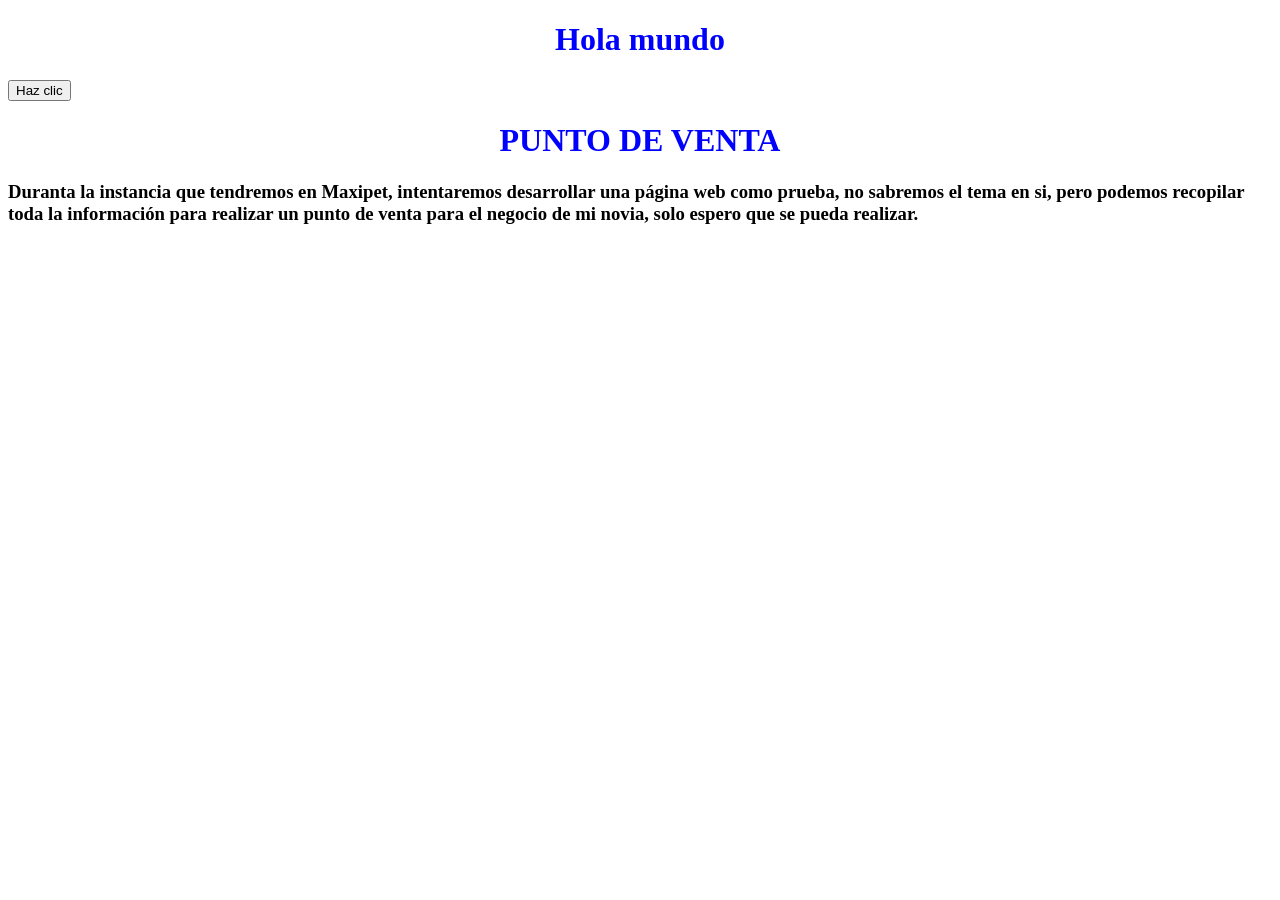
==== BDD/index.html @ 17bc5161 "Add files via upload" ====
<!DOCTYPE html>
<html>
<head>
	<meta charset="utf-8">
	<meta name="viewport" content="width=device-width, initial-scale=1">
	<link rel="stylesheet" href="css/styles.css">
	<title>POS</title>
</head>
<body>
	<div>
		<h1 align="center">Hola mundo</h1>
    		<button id="boton">Haz clic</button>
		<h1 align="center">PUNTO DE VENTA</h2>
			<h3>
				Duranta la instancia que tendremos en Maxipet, intentaremos desarrollar una página web como prueba, no sabremos el tema en si, pero podemos recopilar toda la información para realizar un punto de venta para el negocio de mi novia, solo espero que se pueda realizar.
			</h3>
		<script src="js/script.js"></script>
	</div>
</body>
</html>
---- BDD/css/styles.css ----
h1 {
    color: blue;
}
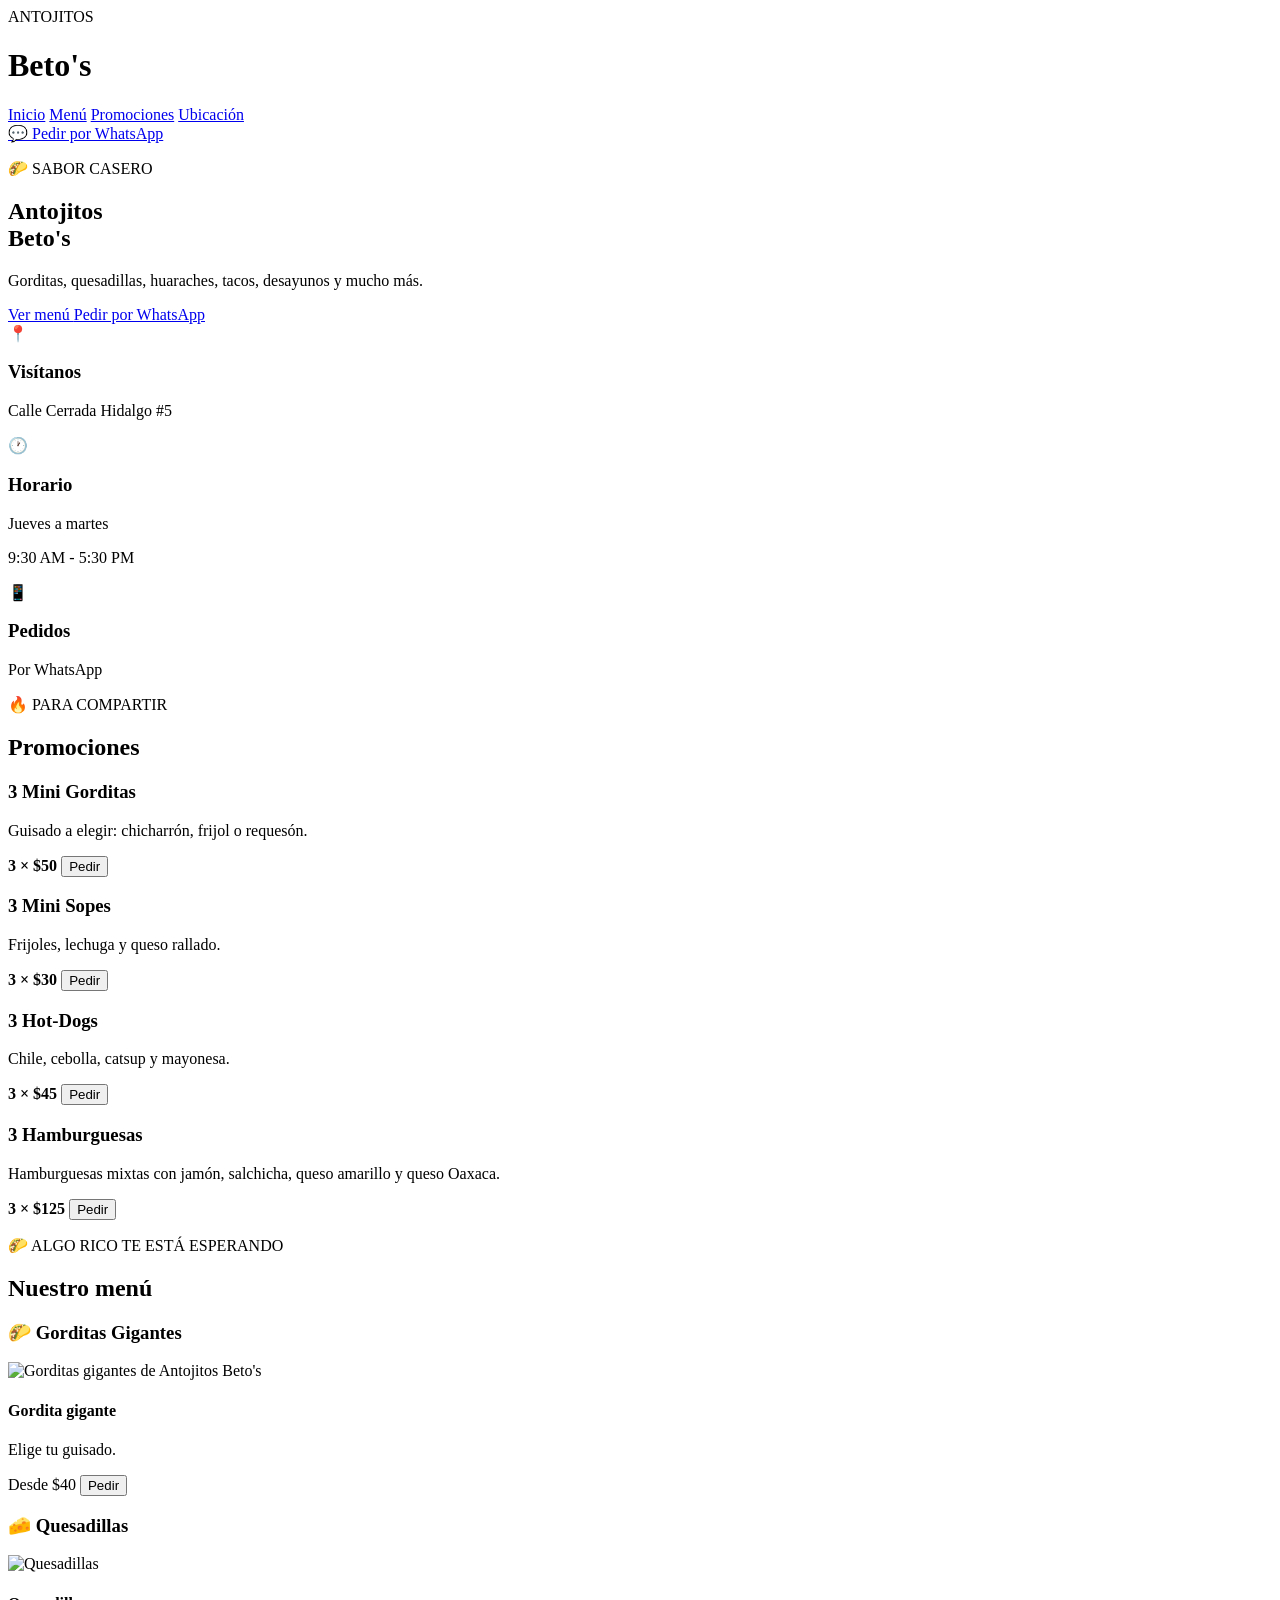
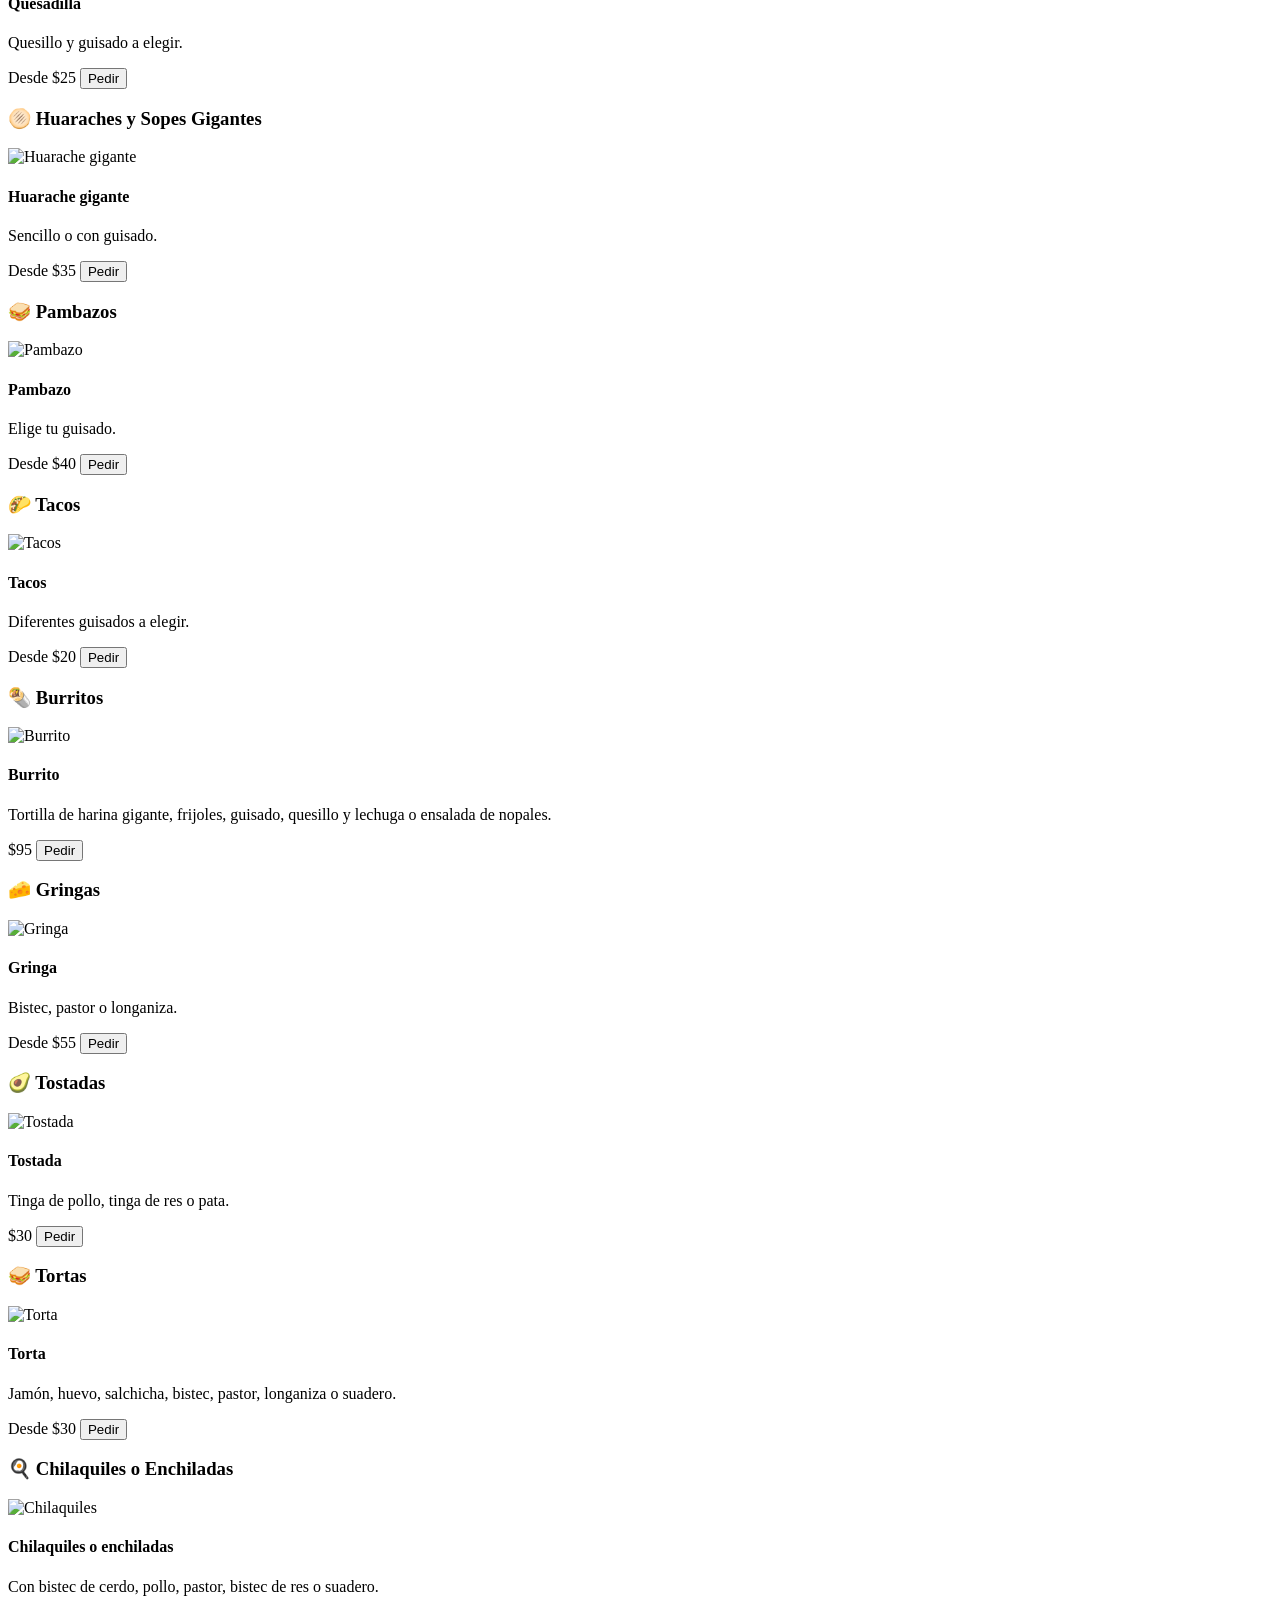
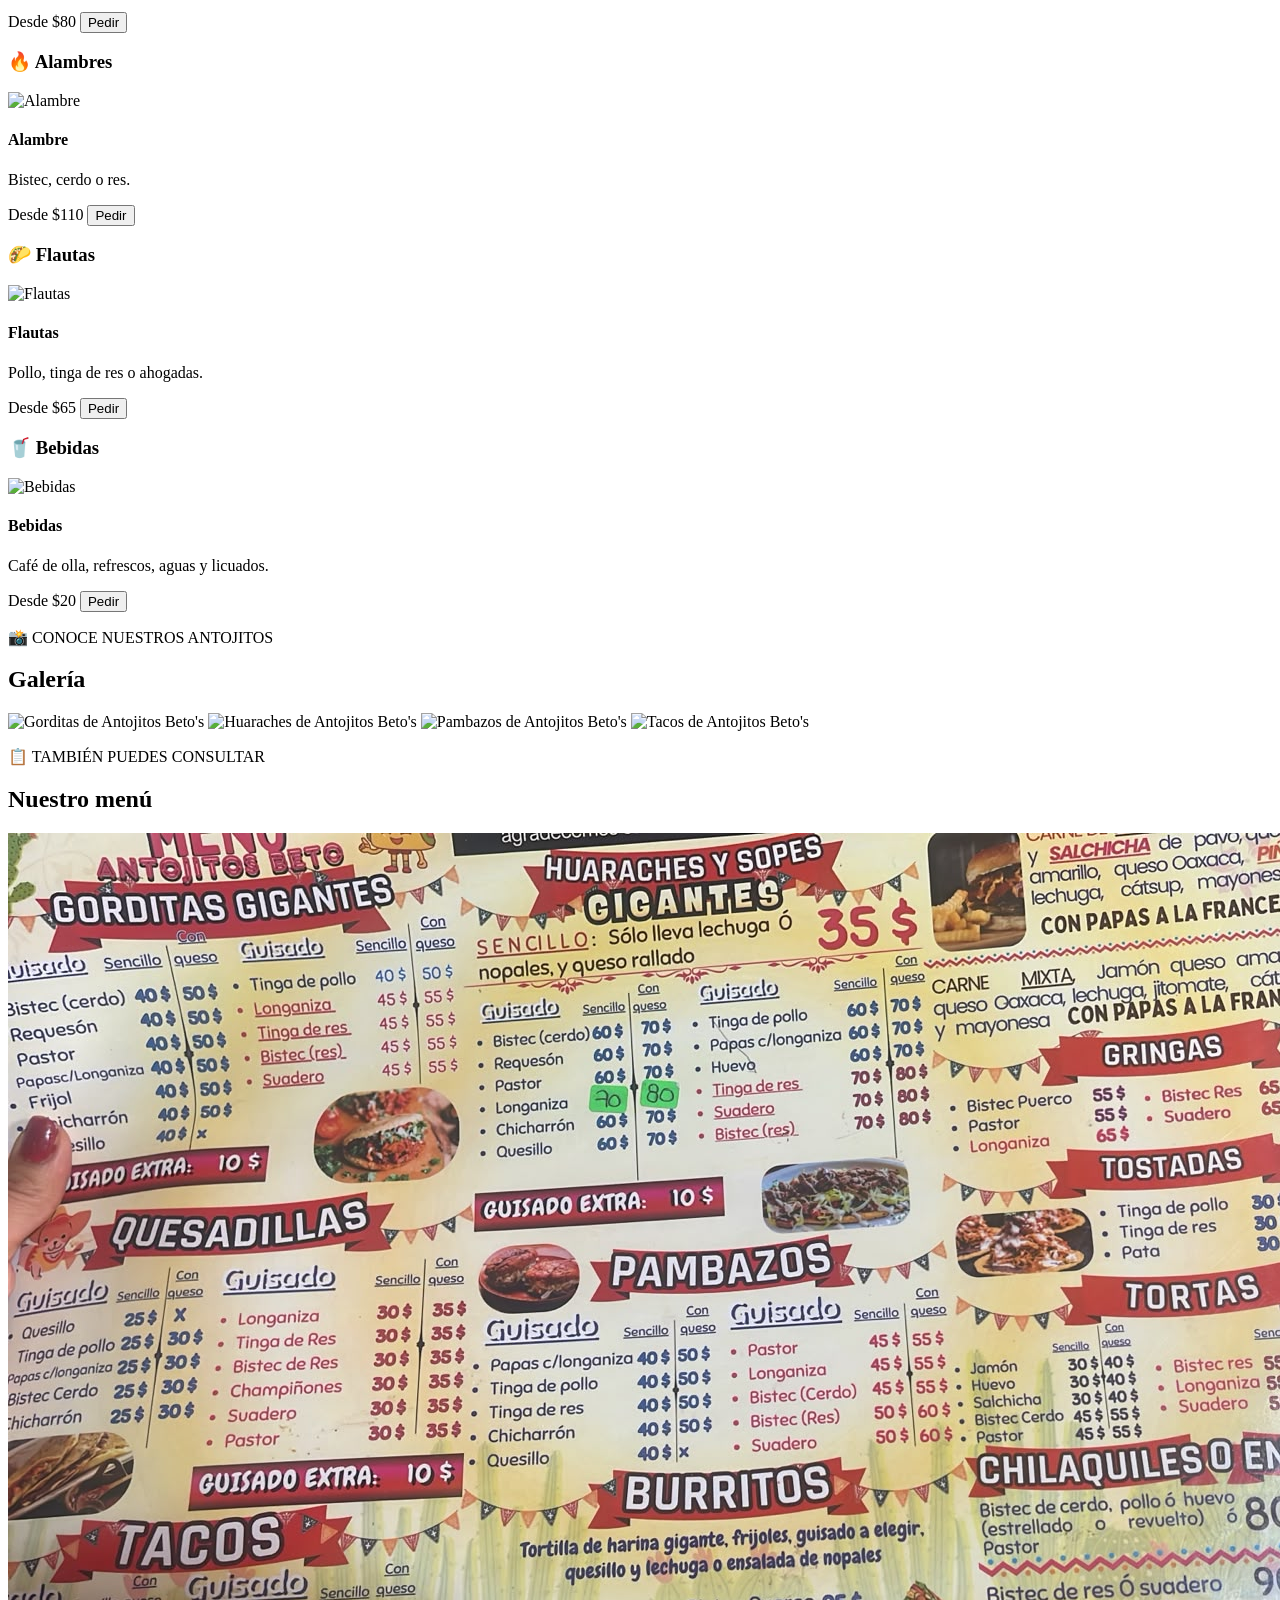
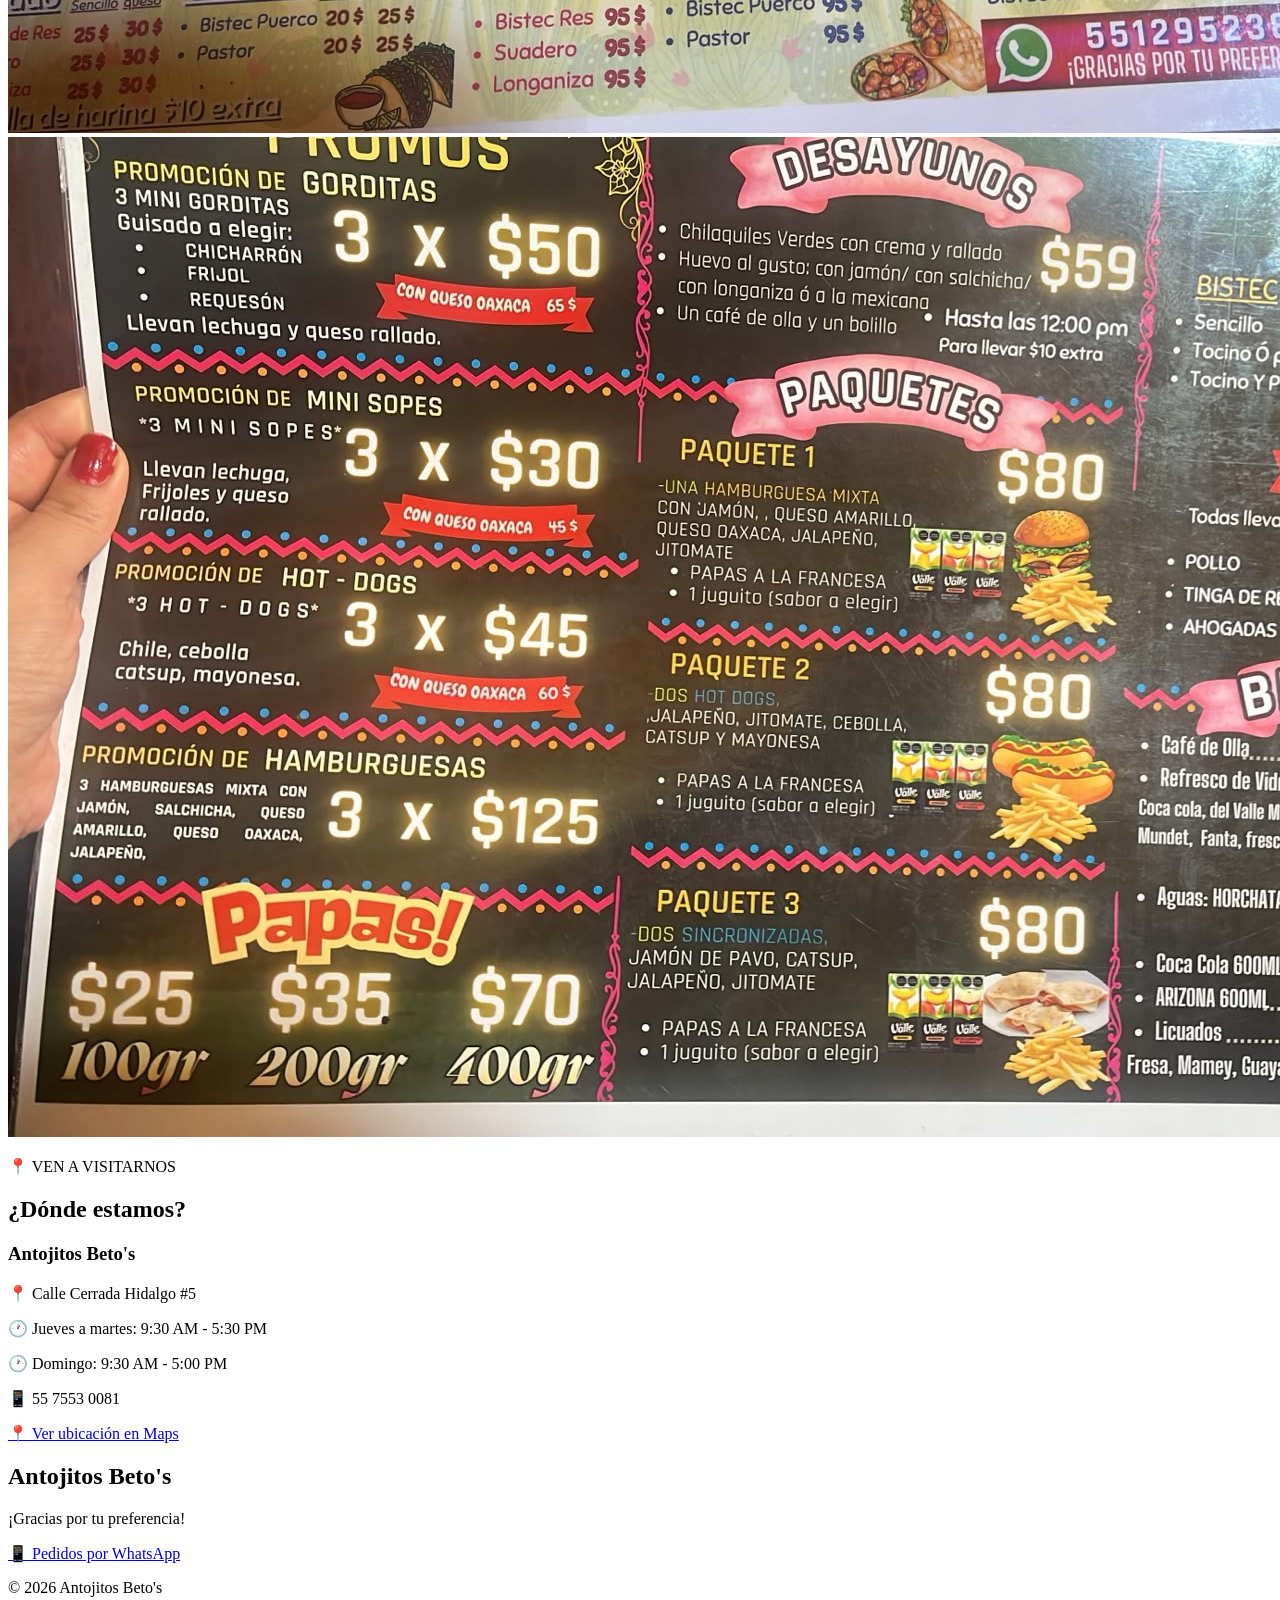
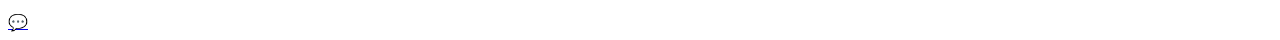
==== commit 3dc98894: "Revise index.html for Antojitos Beto's website The HTML structure has been significantly enhanced to" ====
--- a/BDD/index.html
+++ b/BDD/index.html
@@ -1,20 +1,877 @@
 <!DOCTYPE html>
-<html>
+<html lang="es">
+
 <head>
-	<meta charset="utf-8">
-	<meta name="viewport" content="width=device-width, initial-scale=1">
-	<link rel="stylesheet" href="css/styles.css">
-	<title>POS</title>
+    <meta charset="UTF-8">
+
+    <meta name="viewport" content="width=device-width, initial-scale=1.0">
+
+    <meta name="description"
+        content="Antojitos Beto's - Gorditas, quesadillas, huaraches, sopes, tacos, tortas, desayunos y mucho más.">
+
+    <title>Antojitos Beto's | Comida mexicana</title>
+
+    <link rel="stylesheet" href="css/estilos.css">
 </head>
+
 <body>
-	<div>
-		<h1 align="center">Hola mundo</h1>
-    		<button id="boton">Haz clic</button>
-		<h1 align="center">PUNTO DE VENTA</h2>
-			<h3>
-				Duranta la instancia que tendremos en Maxipet, intentaremos desarrollar una página web como prueba, no sabremos el tema en si, pero podemos recopilar toda la información para realizar un punto de venta para el negocio de mi novia, solo espero que se pueda realizar.
-			</h3>
-		<script src="js/script.js"></script>
-	</div>
+
+    <!-- =========================
+         ENCABEZADO
+    ========================== -->
+
+    <header class="header">
+
+        <div class="logo">
+            <span>ANTOJITOS</span>
+            <h1>Beto's</h1>
+        </div>
+
+        <nav class="nav">
+            <a href="#inicio">Inicio</a>
+            <a href="#menu">Menú</a>
+            <a href="#promociones">Promociones</a>
+            <a href="#ubicacion">Ubicación</a>
+        </nav>
+
+        <a href="#" class="btn-whatsapp whatsapp-link">
+            💬 Pedir por WhatsApp
+        </a>
+
+    </header>
+
+
+    <!-- =========================
+         PORTADA
+    ========================== -->
+
+    <main>
+
+        <section id="inicio" class="hero">
+
+            <div class="hero-content">
+
+                <p class="etiqueta">🌮 SABOR CASERO</p>
+
+                <h2>
+                    Antojitos<br>
+                    <span>Beto's</span>
+                </h2>
+
+                <p class="hero-text">
+                    Gorditas, quesadillas, huaraches, tacos,
+                    desayunos y mucho más.
+                </p>
+
+                <div class="hero-buttons">
+
+                    <a href="#menu" class="btn-principal">
+                        Ver menú
+                    </a>
+
+                    <a href="#" class="btn-whatsapp whatsapp-link">
+                        Pedir por WhatsApp
+                    </a>
+
+                </div>
+
+            </div>
+
+        </section>
+
+
+        <!-- =========================
+             INFORMACIÓN RÁPIDA
+        ========================== -->
+
+        <section class="info">
+
+            <div class="info-card">
+                <span>📍</span>
+                <h3>Visítanos</h3>
+                <p>Calle Cerrada Hidalgo #5</p>
+            </div>
+
+            <div class="info-card">
+                <span>🕐</span>
+                <h3>Horario</h3>
+                <p>Jueves a martes</p>
+                <p>9:30 AM - 5:30 PM</p>
+            </div>
+
+            <div class="info-card">
+                <span>📱</span>
+                <h3>Pedidos</h3>
+                <p>Por WhatsApp</p>
+            </div>
+
+        </section>
+
+
+        <!-- =========================
+             PROMOCIONES
+        ========================== -->
+
+        <section id="promociones" class="section promociones">
+
+            <div class="section-title">
+                <p>🔥 PARA COMPARTIR</p>
+                <h2>Promociones</h2>
+            </div>
+
+            <div class="promo-grid">
+
+                <article class="promo-card">
+                    <h3>3 Mini Gorditas</h3>
+                    <p>
+                        Guisado a elegir:
+                        chicharrón, frijol o requesón.
+                    </p>
+
+                    <strong>3 × $50</strong>
+
+                    <button class="btn-pedido"
+                        data-producto="Promoción 3 Mini Gorditas - $50">
+                        Pedir
+                    </button>
+                </article>
+
+
+                <article class="promo-card">
+                    <h3>3 Mini Sopes</h3>
+                    <p>
+                        Frijoles, lechuga y queso rallado.
+                    </p>
+
+                    <strong>3 × $30</strong>
+
+                    <button class="btn-pedido"
+                        data-producto="Promoción 3 Mini Sopes - $30">
+                        Pedir
+                    </button>
+                </article>
+
+
+                <article class="promo-card">
+                    <h3>3 Hot-Dogs</h3>
+                    <p>
+                        Chile, cebolla, catsup y mayonesa.
+                    </p>
+
+                    <strong>3 × $45</strong>
+
+                    <button class="btn-pedido"
+                        data-producto="Promoción 3 Hot-Dogs - $45">
+                        Pedir
+                    </button>
+                </article>
+
+
+                <article class="promo-card">
+                    <h3>3 Hamburguesas</h3>
+                    <p>
+                        Hamburguesas mixtas con jamón,
+                        salchicha, queso amarillo y queso Oaxaca.
+                    </p>
+
+                    <strong>3 × $125</strong>
+
+                    <button class="btn-pedido"
+                        data-producto="Promoción 3 Hamburguesas - $125">
+                        Pedir
+                    </button>
+                </article>
+
+            </div>
+
+        </section>
+
+
+        <!-- =========================
+             MENÚ
+        ========================== -->
+
+        <section id="menu" class="section">
+
+            <div class="section-title">
+                <p>🌮 ALGO RICO TE ESTÁ ESPERANDO</p>
+                <h2>Nuestro menú</h2>
+            </div>
+
+
+            <!-- GORDITAS -->
+
+            <div class="categoria">
+
+                <h3>🌮 Gorditas Gigantes</h3>
+
+                <div class="productos">
+
+                    <article class="producto">
+
+                        <!--
+                        CUANDO TENGAS LA FOTO:
+                        guarda el archivo como:
+                        img/gorditas.jpg
+                        -->
+
+                        <div class="producto-imagen">
+                            <img src="img/gorditas.jpg"
+                                alt="Gorditas gigantes de Antojitos Beto's">
+                        </div>
+
+                        <div class="producto-info">
+
+                            <h4>Gordita gigante</h4>
+
+                            <p>
+                                Elige tu guisado.
+                            </p>
+
+                            <span>Desde $40</span>
+
+                            <button class="btn-pedido"
+                                data-producto="Gordita gigante">
+                                Pedir
+                            </button>
+
+                        </div>
+
+                    </article>
+
+                </div>
+
+            </div>
+
+
+            <!-- QUESADILLAS -->
+
+            <div class="categoria">
+
+                <h3>🧀 Quesadillas</h3>
+
+                <div class="productos">
+
+                    <article class="producto">
+
+                        <div class="producto-imagen">
+                            <img src="img/quesadillas.jpg"
+                                alt="Quesadillas">
+                        </div>
+
+                        <div class="producto-info">
+
+                            <h4>Quesadilla</h4>
+
+                            <p>
+                                Quesillo y guisado a elegir.
+                            </p>
+
+                            <span>Desde $25</span>
+
+                            <button class="btn-pedido"
+                                data-producto="Quesadilla">
+                                Pedir
+                            </button>
+
+                        </div>
+
+                    </article>
+
+                </div>
+
+            </div>
+
+
+            <!-- HUARACHES Y SOPES -->
+
+            <div class="categoria">
+
+                <h3>🫓 Huaraches y Sopes Gigantes</h3>
+
+                <div class="productos">
+
+                    <article class="producto">
+
+                        <div class="producto-imagen">
+                            <img src="img/huaraches.jpg"
+                                alt="Huarache gigante">
+                        </div>
+
+                        <div class="producto-info">
+
+                            <h4>Huarache gigante</h4>
+
+                            <p>
+                                Sencillo o con guisado.
+                            </p>
+
+                            <span>Desde $35</span>
+
+                            <button class="btn-pedido"
+                                data-producto="Huarache gigante">
+                                Pedir
+                            </button>
+
+                        </div>
+
+                    </article>
+
+                </div>
+
+            </div>
+
+
+            <!-- PAMBazos -->
+
+            <div class="categoria">
+
+                <h3>🥪 Pambazos</h3>
+
+                <div class="productos">
+
+                    <article class="producto">
+
+                        <div class="producto-imagen">
+                            <img src="img/pambazos.jpg"
+                                alt="Pambazo">
+                        </div>
+
+                        <div class="producto-info">
+
+                            <h4>Pambazo</h4>
+
+                            <p>
+                                Elige tu guisado.
+                            </p>
+
+                            <span>Desde $40</span>
+
+                            <button class="btn-pedido"
+                                data-producto="Pambazo">
+                                Pedir
+                            </button>
+
+                        </div>
+
+                    </article>
+
+                </div>
+
+            </div>
+
+
+            <!-- TACOS -->
+
+            <div class="categoria">
+
+                <h3>🌮 Tacos</h3>
+
+                <div class="productos">
+
+                    <article class="producto">
+
+                        <div class="producto-imagen">
+                            <img src="img/tacos.jpg"
+                                alt="Tacos">
+                        </div>
+
+                        <div class="producto-info">
+
+                            <h4>Tacos</h4>
+
+                            <p>
+                                Diferentes guisados a elegir.
+                            </p>
+
+                            <span>Desde $20</span>
+
+                            <button class="btn-pedido"
+                                data-producto="Tacos">
+                                Pedir
+                            </button>
+
+                        </div>
+
+                    </article>
+
+                </div>
+
+            </div>
+
+
+            <!-- BURRITOS -->
+
+            <div class="categoria">
+
+                <h3>🌯 Burritos</h3>
+
+                <div class="productos">
+
+                    <article class="producto">
+
+                        <div class="producto-imagen">
+                            <img src="img/burritos.jpg"
+                                alt="Burrito">
+                        </div>
+
+                        <div class="producto-info">
+
+                            <h4>Burrito</h4>
+
+                            <p>
+                                Tortilla de harina gigante,
+                                frijoles, guisado, quesillo
+                                y lechuga o ensalada de nopales.
+                            </p>
+
+                            <span>$95</span>
+
+                            <button class="btn-pedido"
+                                data-producto="Burrito - $95">
+                                Pedir
+                            </button>
+
+                        </div>
+
+                    </article>
+
+                </div>
+
+            </div>
+
+
+            <!-- GRINGAS -->
+
+            <div class="categoria">
+
+                <h3>🧀 Gringas</h3>
+
+                <div class="productos">
+
+                    <article class="producto">
+
+                        <div class="producto-imagen">
+                            <img src="img/gringas.jpg"
+                                alt="Gringa">
+                        </div>
+
+                        <div class="producto-info">
+
+                            <h4>Gringa</h4>
+
+                            <p>
+                                Bistec, pastor o longaniza.
+                            </p>
+
+                            <span>Desde $55</span>
+
+                            <button class="btn-pedido"
+                                data-producto="Gringa">
+                                Pedir
+                            </button>
+
+                        </div>
+
+                    </article>
+
+                </div>
+
+            </div>
+
+
+            <!-- TOSTADAS -->
+
+            <div class="categoria">
+
+                <h3>🥑 Tostadas</h3>
+
+                <div class="productos">
+
+                    <article class="producto">
+
+                        <div class="producto-imagen">
+                            <img src="img/tostadas.jpg"
+                                alt="Tostada">
+                        </div>
+
+                        <div class="producto-info">
+
+                            <h4>Tostada</h4>
+
+                            <p>
+                                Tinga de pollo, tinga de res o pata.
+                            </p>
+
+                            <span>$30</span>
+
+                            <button class="btn-pedido"
+                                data-producto="Tostada - $30">
+                                Pedir
+                            </button>
+
+                        </div>
+
+                    </article>
+
+                </div>
+
+            </div>
+
+
+            <!-- TORTAS -->
+
+            <div class="categoria">
+
+                <h3>🥪 Tortas</h3>
+
+                <div class="productos">
+
+                    <article class="producto">
+
+                        <div class="producto-imagen">
+                            <img src="img/tortas.jpg"
+                                alt="Torta">
+                        </div>
+
+                        <div class="producto-info">
+
+                            <h4>Torta</h4>
+
+                            <p>
+                                Jamón, huevo, salchicha,
+                                bistec, pastor, longaniza o suadero.
+                            </p>
+
+                            <span>Desde $30</span>
+
+                            <button class="btn-pedido"
+                                data-producto="Torta">
+                                Pedir
+                            </button>
+
+                        </div>
+
+                    </article>
+
+                </div>
+
+            </div>
+
+
+            <!-- CHILAQUILES -->
+
+            <div class="categoria">
+
+                <h3>🍳 Chilaquiles o Enchiladas</h3>
+
+                <div class="productos">
+
+                    <article class="producto">
+
+                        <div class="producto-imagen">
+                            <img src="img/chilaquiles.jpg"
+                                alt="Chilaquiles">
+                        </div>
+
+                        <div class="producto-info">
+
+                            <h4>Chilaquiles o enchiladas</h4>
+
+                            <p>
+                                Con bistec de cerdo, pollo,
+                                pastor, bistec de res o suadero.
+                            </p>
+
+                            <span>Desde $80</span>
+
+                            <button class="btn-pedido"
+                                data-producto="Chilaquiles o enchiladas">
+                                Pedir
+                            </button>
+
+                        </div>
+
+                    </article>
+
+                </div>
+
+            </div>
+
+
+            <!-- ALAMBRES -->
+
+            <div class="categoria">
+
+                <h3>🔥 Alambres</h3>
+
+                <div class="productos">
+
+                    <article class="producto">
+
+                        <div class="producto-imagen">
+                            <img src="img/alambres.jpg"
+                                alt="Alambre">
+                        </div>
+
+                        <div class="producto-info">
+
+                            <h4>Alambre</h4>
+
+                            <p>
+                                Bistec, cerdo o res.
+                            </p>
+
+                            <span>Desde $110</span>
+
+                            <button class="btn-pedido"
+                                data-producto="Alambre">
+                                Pedir
+                            </button>
+
+                        </div>
+
+                    </article>
+
+                </div>
+
+            </div>
+
+
+            <!-- FLAUTAS -->
+
+            <div class="categoria">
+
+                <h3>🌮 Flautas</h3>
+
+                <div class="productos">
+
+                    <article class="producto">
+
+                        <div class="producto-imagen">
+                            <img src="img/flautas.jpg"
+                                alt="Flautas">
+                        </div>
+
+                        <div class="producto-info">
+
+                            <h4>Flautas</h4>
+
+                            <p>
+                                Pollo, tinga de res o ahogadas.
+                            </p>
+
+                            <span>Desde $65</span>
+
+                            <button class="btn-pedido"
+                                data-producto="Flautas">
+                                Pedir
+                            </button>
+
+                        </div>
+
+                    </article>
+
+                </div>
+
+            </div>
+
+
+            <!-- BEBIDAS -->
+
+            <div class="categoria">
+
+                <h3>🥤 Bebidas</h3>
+
+                <div class="productos">
+
+                    <article class="producto">
+
+                        <div class="producto-imagen">
+                            <img src="img/bebidas.jpg"
+                                alt="Bebidas">
+                        </div>
+
+                        <div class="producto-info">
+
+                            <h4>Bebidas</h4>
+
+                            <p>
+                                Café de olla, refrescos,
+                                aguas y licuados.
+                            </p>
+
+                            <span>Desde $20</span>
+
+                            <button class="btn-pedido"
+                                data-producto="Bebida">
+                                Pedir
+                            </button>
+
+                        </div>
+
+                    </article>
+
+                </div>
+
+            </div>
+
+        </section>
+
+
+        <!-- =========================
+             GALERÍA
+        ========================== -->
+
+        <section class="section galeria">
+
+            <div class="section-title">
+
+                <p>📸 CONOCE NUESTROS ANTOJITOS</p>
+
+                <h2>Galería</h2>
+
+            </div>
+
+            <div class="galeria-grid">
+
+                <!--
+                CUANDO TENGAS FOTOS,
+                AGRÉGALAS DENTRO DE img/
+                -->
+
+                <img src="img/gorditas.jpg"
+                    alt="Gorditas de Antojitos Beto's">
+
+                <img src="img/huaraches.jpg"
+                    alt="Huaraches de Antojitos Beto's">
+
+                <img src="img/pambazos.jpg"
+                    alt="Pambazos de Antojitos Beto's">
+
+                <img src="img/tacos.jpg"
+                    alt="Tacos de Antojitos Beto's">
+
+            </div>
+
+        </section>
+
+
+        <!-- =========================
+             MENÚ EN IMÁGENES
+        ========================== -->
+
+        <section class="section menu-fotos">
+
+            <div class="section-title">
+
+                <p>📋 TAMBIÉN PUEDES CONSULTAR</p>
+
+                <h2>Nuestro menú</h2>
+
+            </div>
+
+            <div class="menu-imagenes">
+
+                <img src="img/menu1.jpeg"
+                    alt="Menú de Antojitos Beto's">
+
+                <img src="img/menu2.jpeg"
+                    alt="Promociones y bebidas de Antojitos Beto's">
+
+            </div>
+
+        </section>
+
+
+        <!-- =========================
+             UBICACIÓN
+        ========================== -->
+
+        <section id="ubicacion" class="section ubicacion">
+
+            <div class="section-title">
+
+                <p>📍 VEN A VISITARNOS</p>
+
+                <h2>¿Dónde estamos?</h2>
+
+            </div>
+
+            <div class="ubicacion-contenido">
+
+                <div>
+
+                    <h3>Antojitos Beto's</h3>
+
+                    <p>
+                        📍 Calle Cerrada Hidalgo #5
+                    </p>
+
+                    <p>
+                        🕐 Jueves a martes:
+                        9:30 AM - 5:30 PM
+                    </p>
+
+                    <p>
+                        🕐 Domingo:
+                        9:30 AM - 5:00 PM
+                    </p>
+
+                    <p>
+                        📱 55 7553 0081
+                    </p>
+
+                    <a class="btn-principal"
+                        href="https://maps.app.goo.gl/xqDypQEX7HkcPR9r6"
+                        target="_blank">
+                        📍 Ver ubicación en Maps
+                    </a>
+
+                </div>
+
+            </div>
+
+        </section>
+
+    </main>
+
+
+    <!-- =========================
+         PIE DE PÁGINA
+    ========================== -->
+
+    <footer class="footer">
+
+        <h2>Antojitos Beto's</h2>
+
+        <p>
+            ¡Gracias por tu preferencia!
+        </p>
+
+        <a href="#" class="whatsapp-link">
+            📱 Pedidos por WhatsApp
+        </a>
+
+        <p class="copyright">
+            © 2026 Antojitos Beto's
+        </p>
+
+    </footer>
+
+
+    <!-- BOTÓN FLOTANTE DE WHATSAPP -->
+
+    <a href="#"
+        class="whatsapp-flotante whatsapp-link"
+        aria-label="Pedir por WhatsApp">
+
+        💬
+    </a>
+
+
+    <script src="js/script.js"></script>
+
 </body>
-</html>+
+</html>
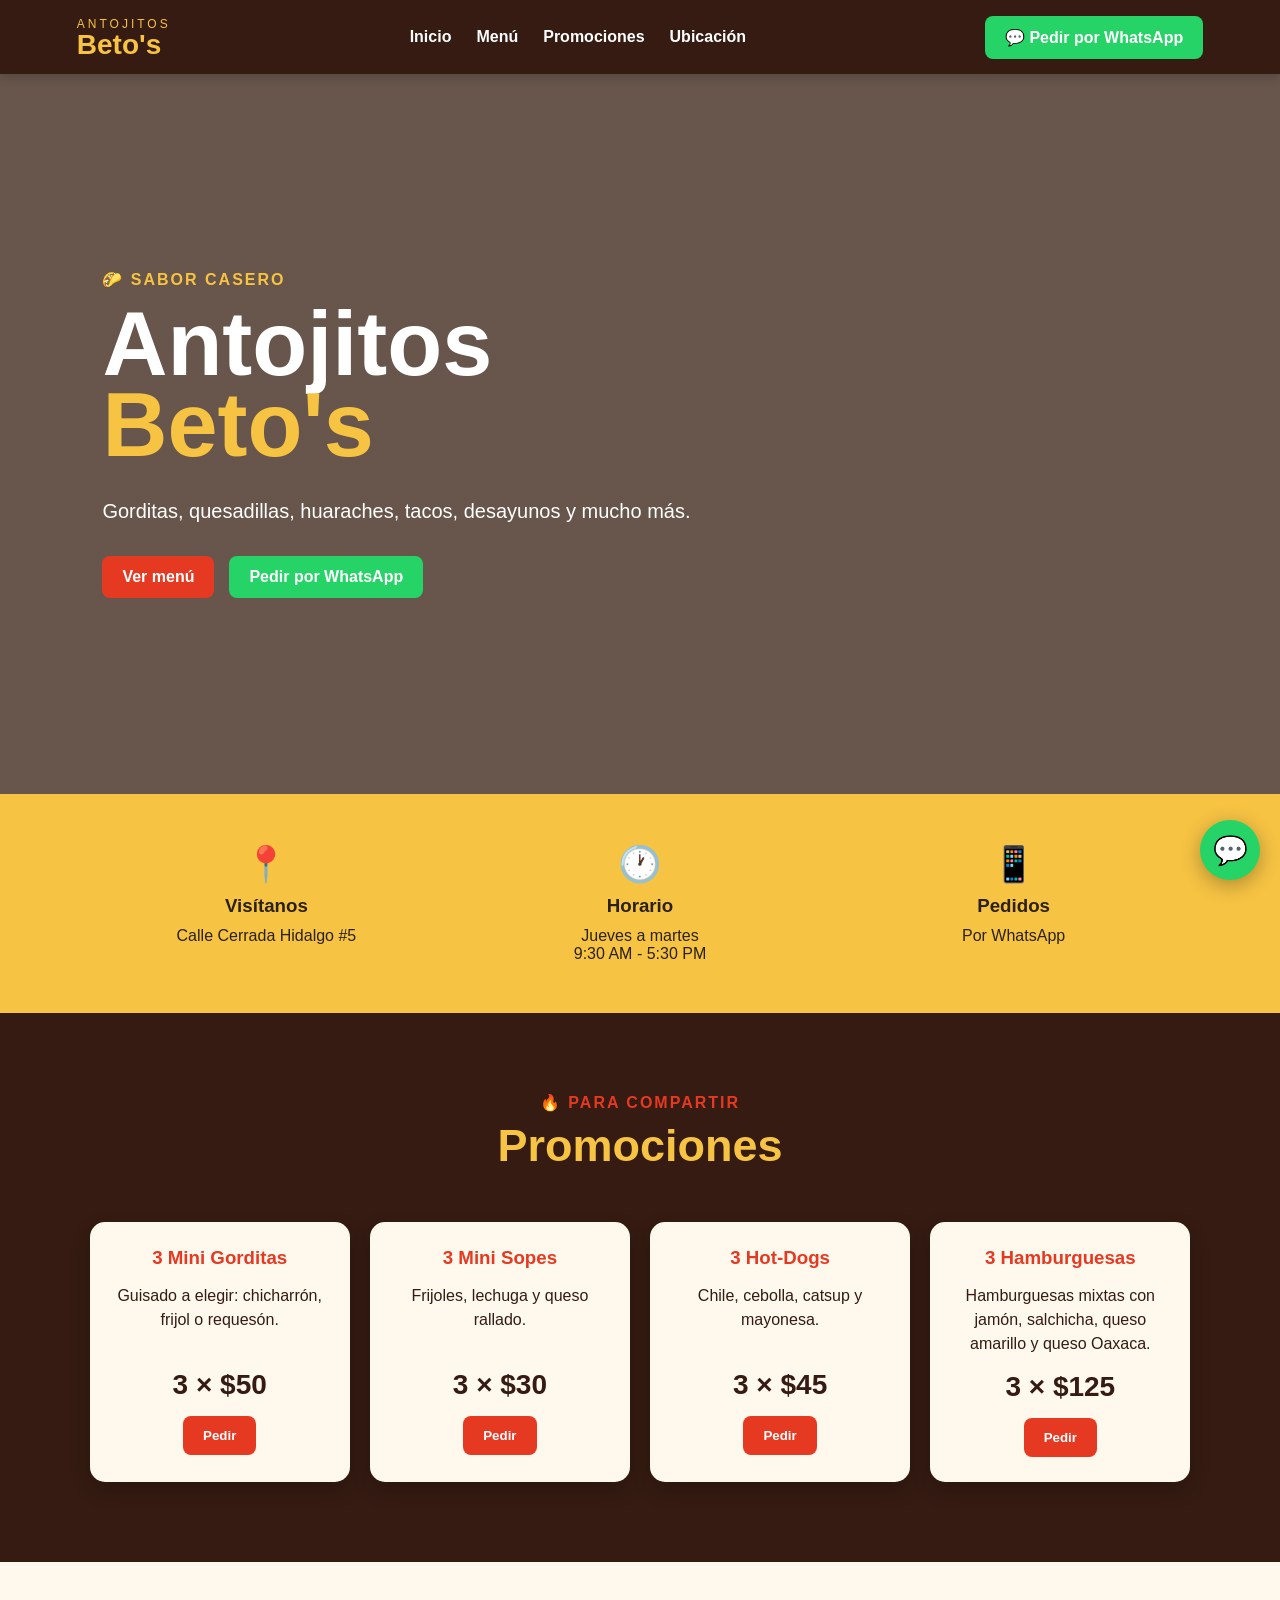
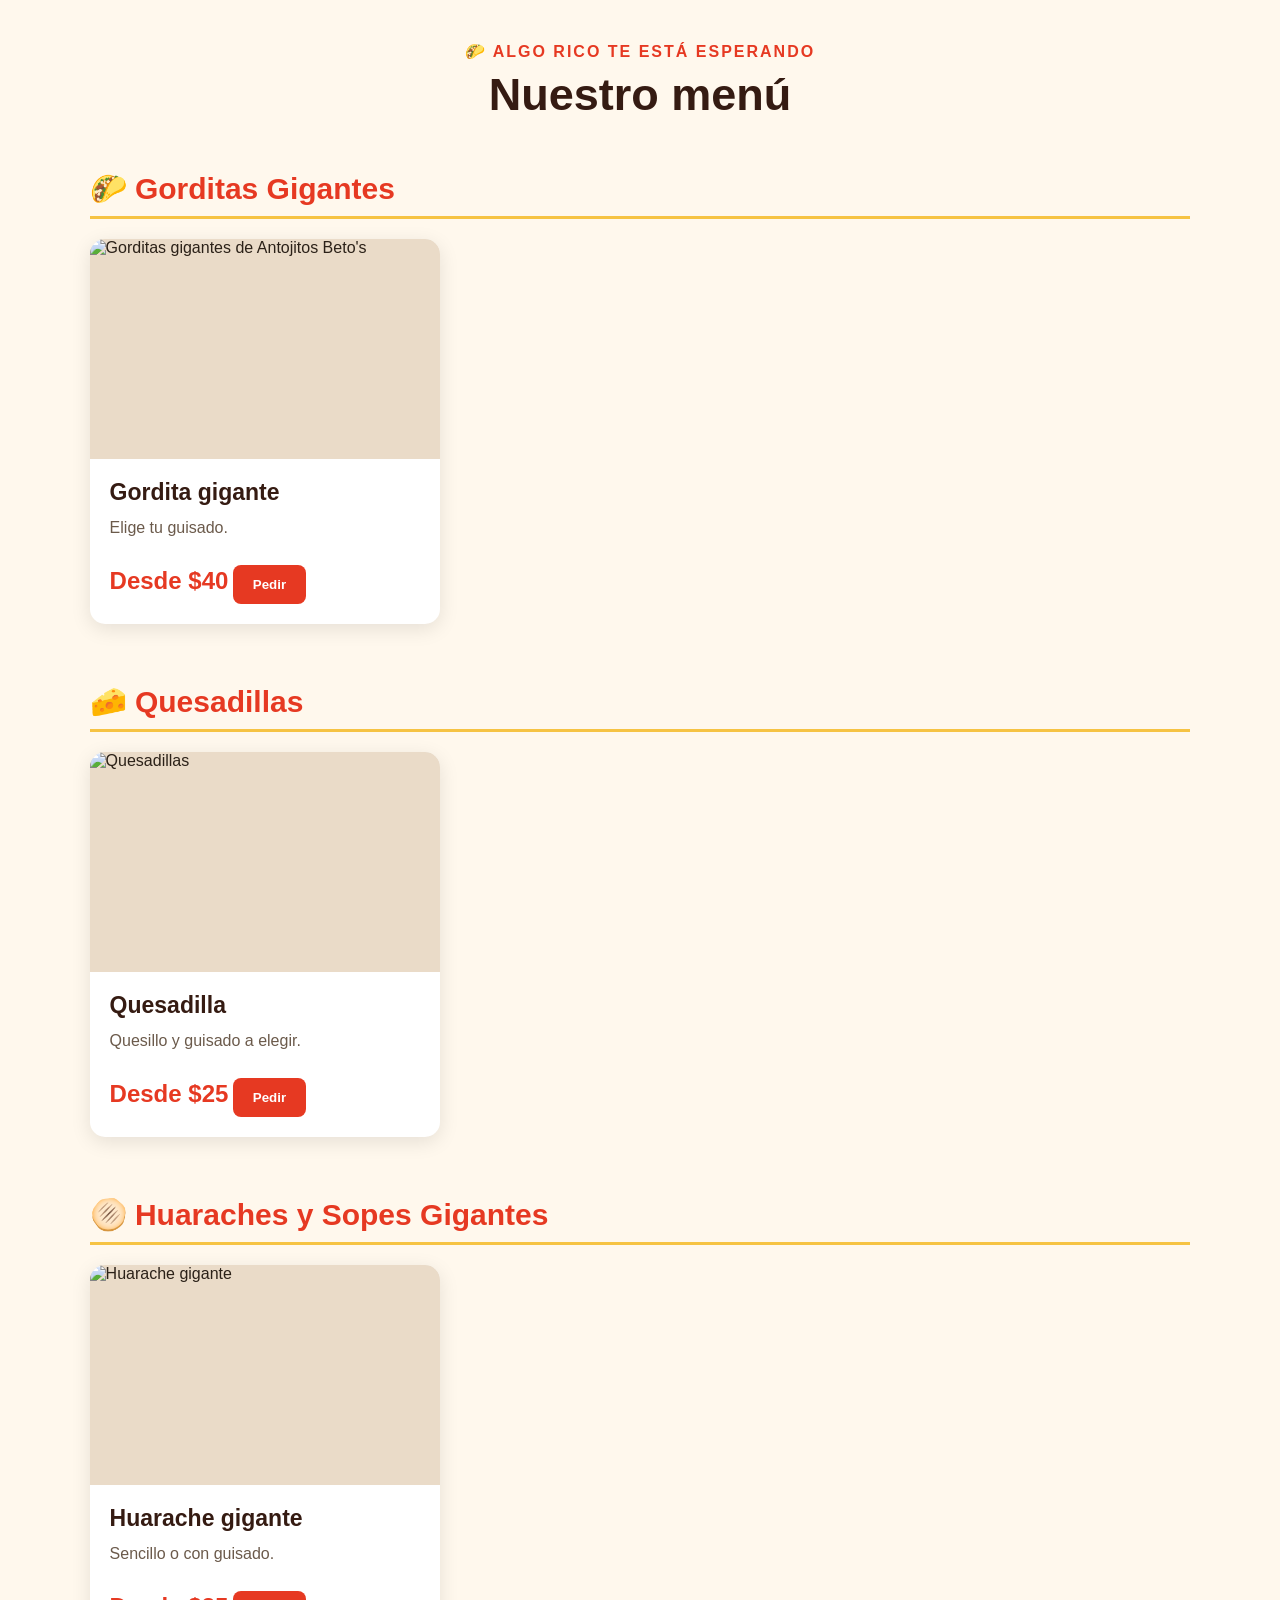
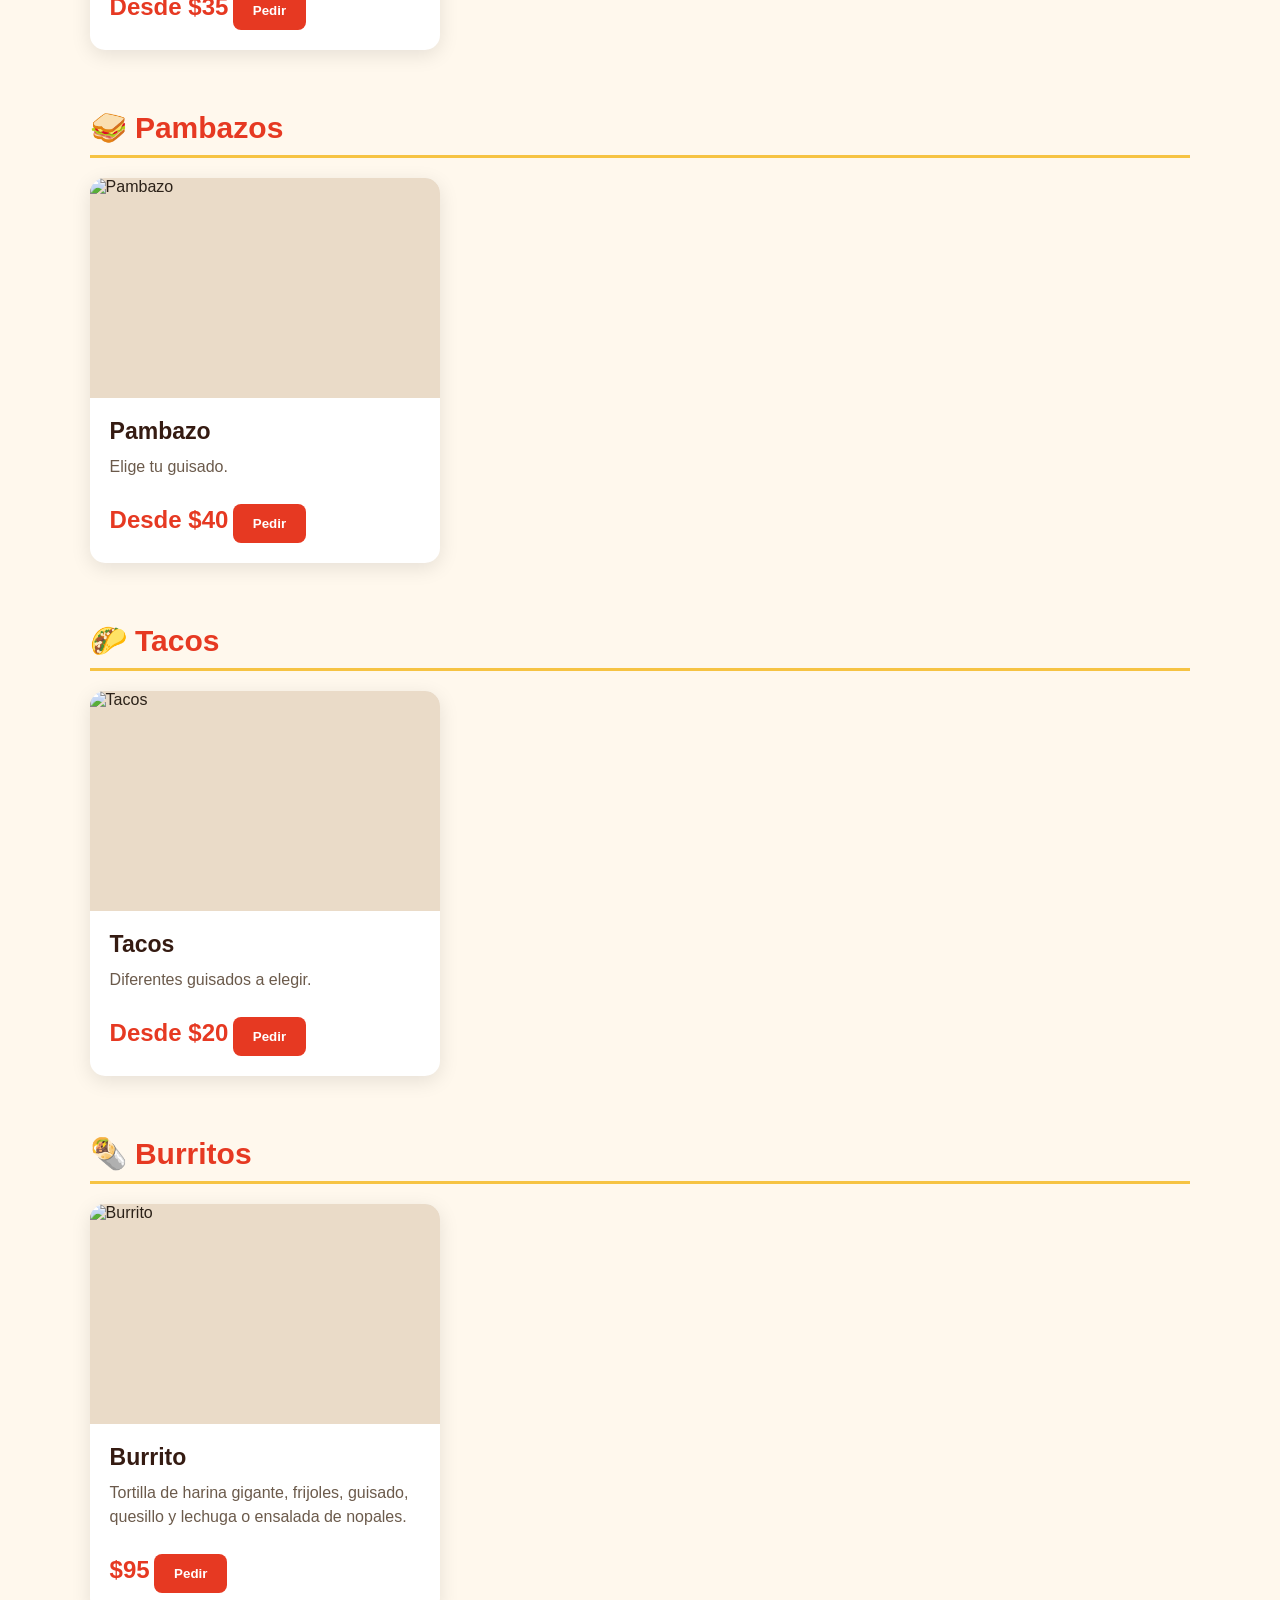
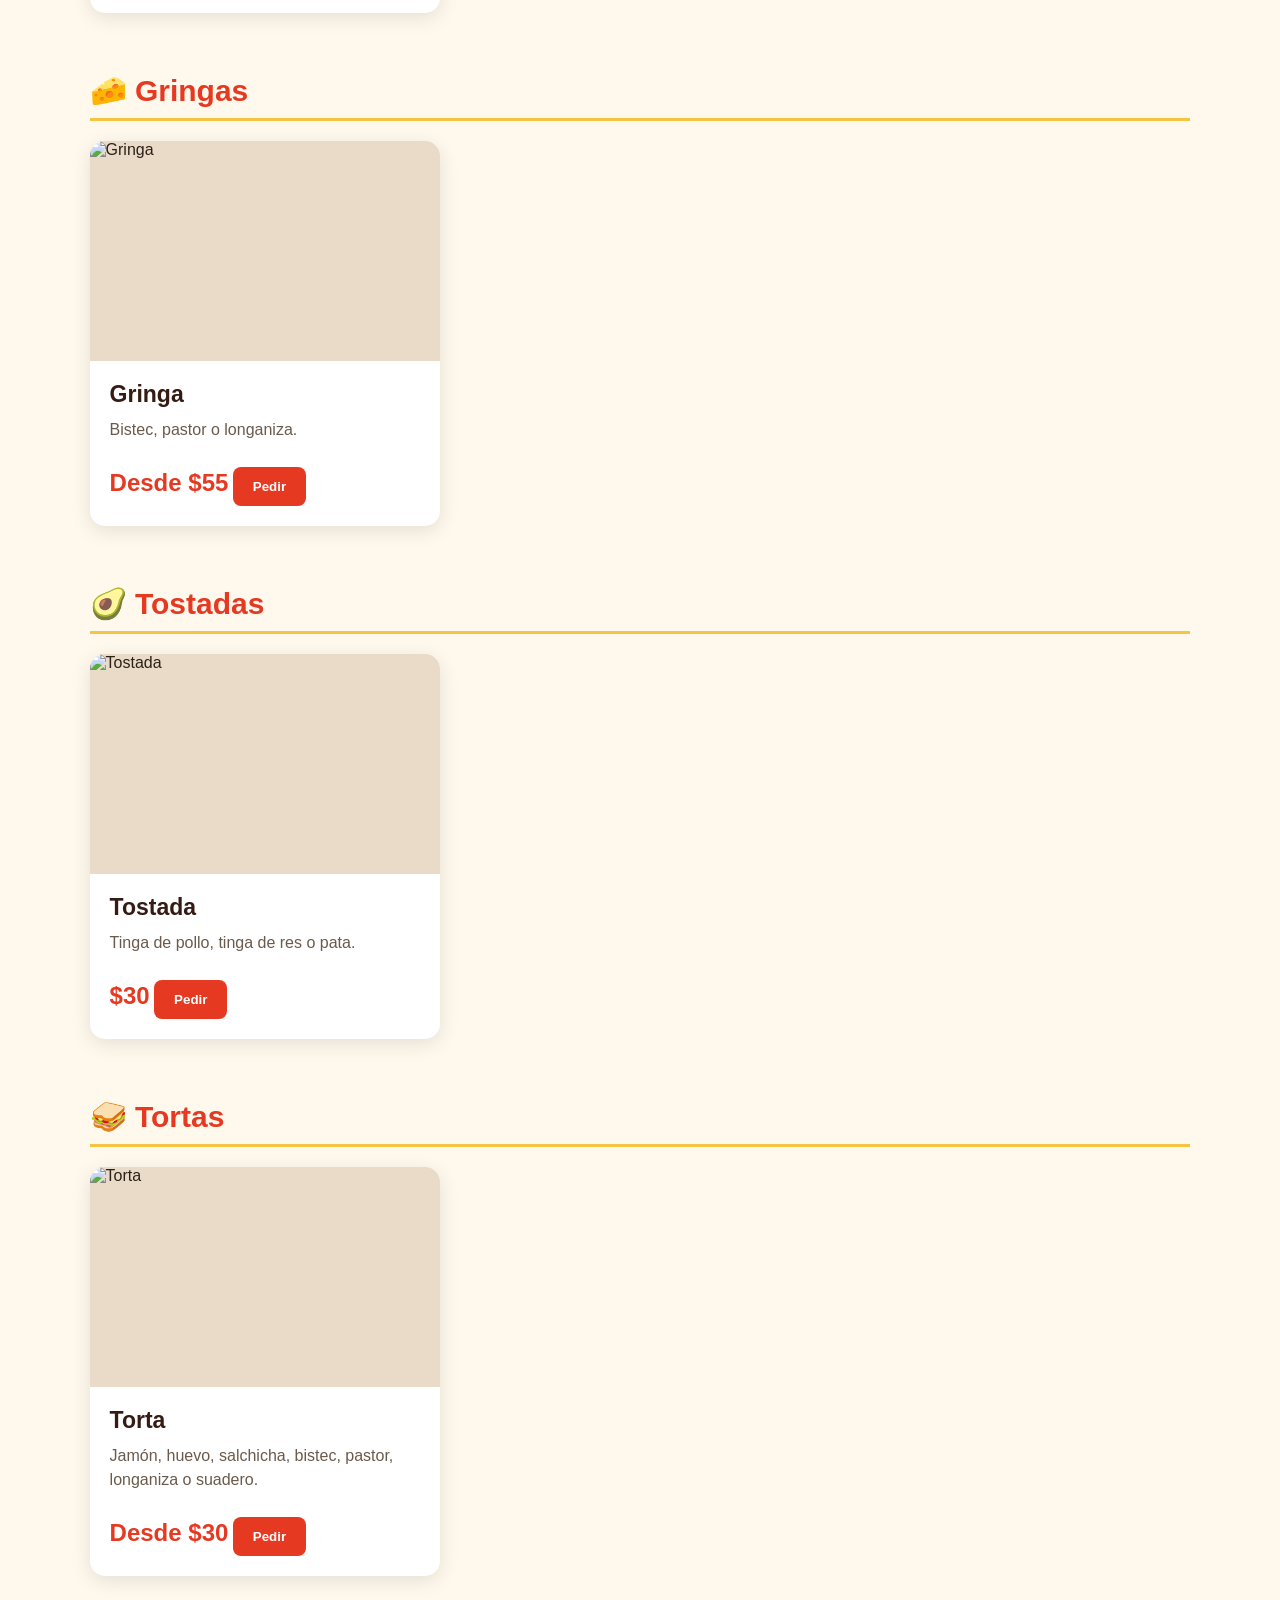
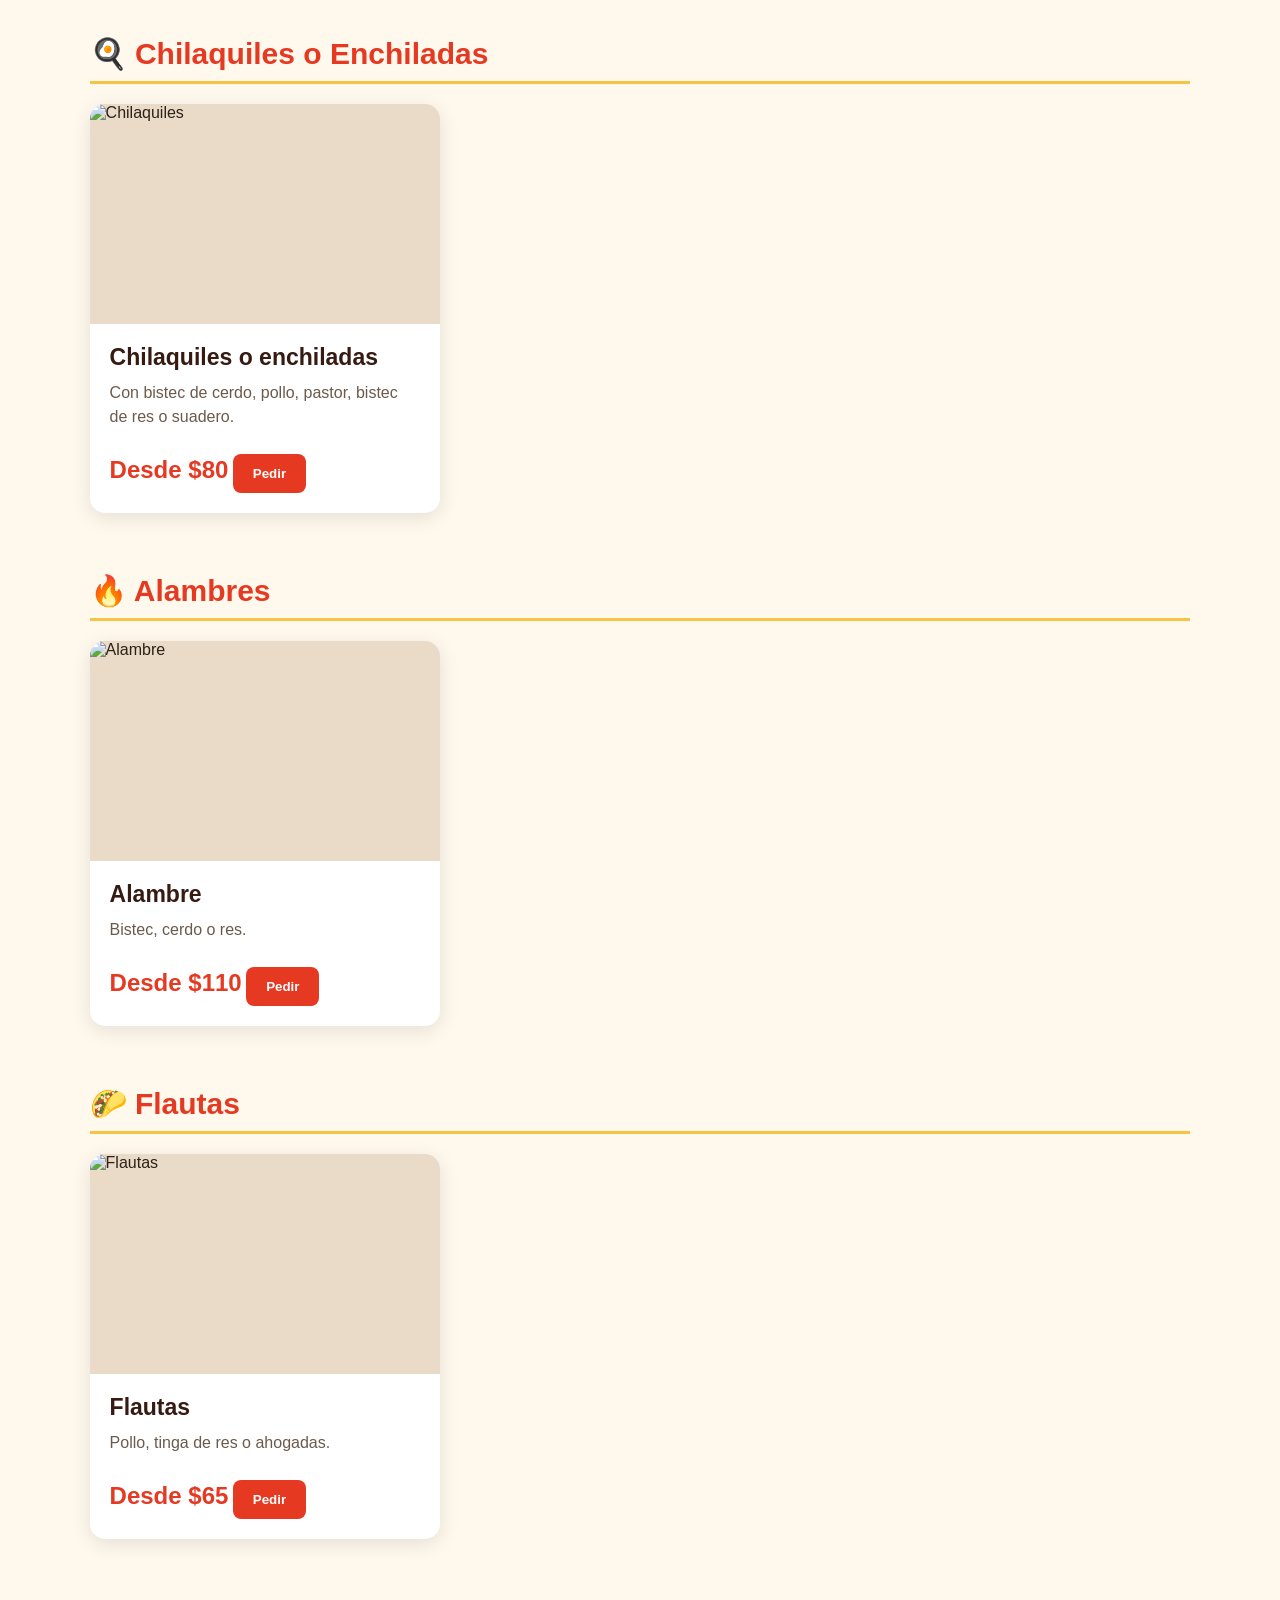
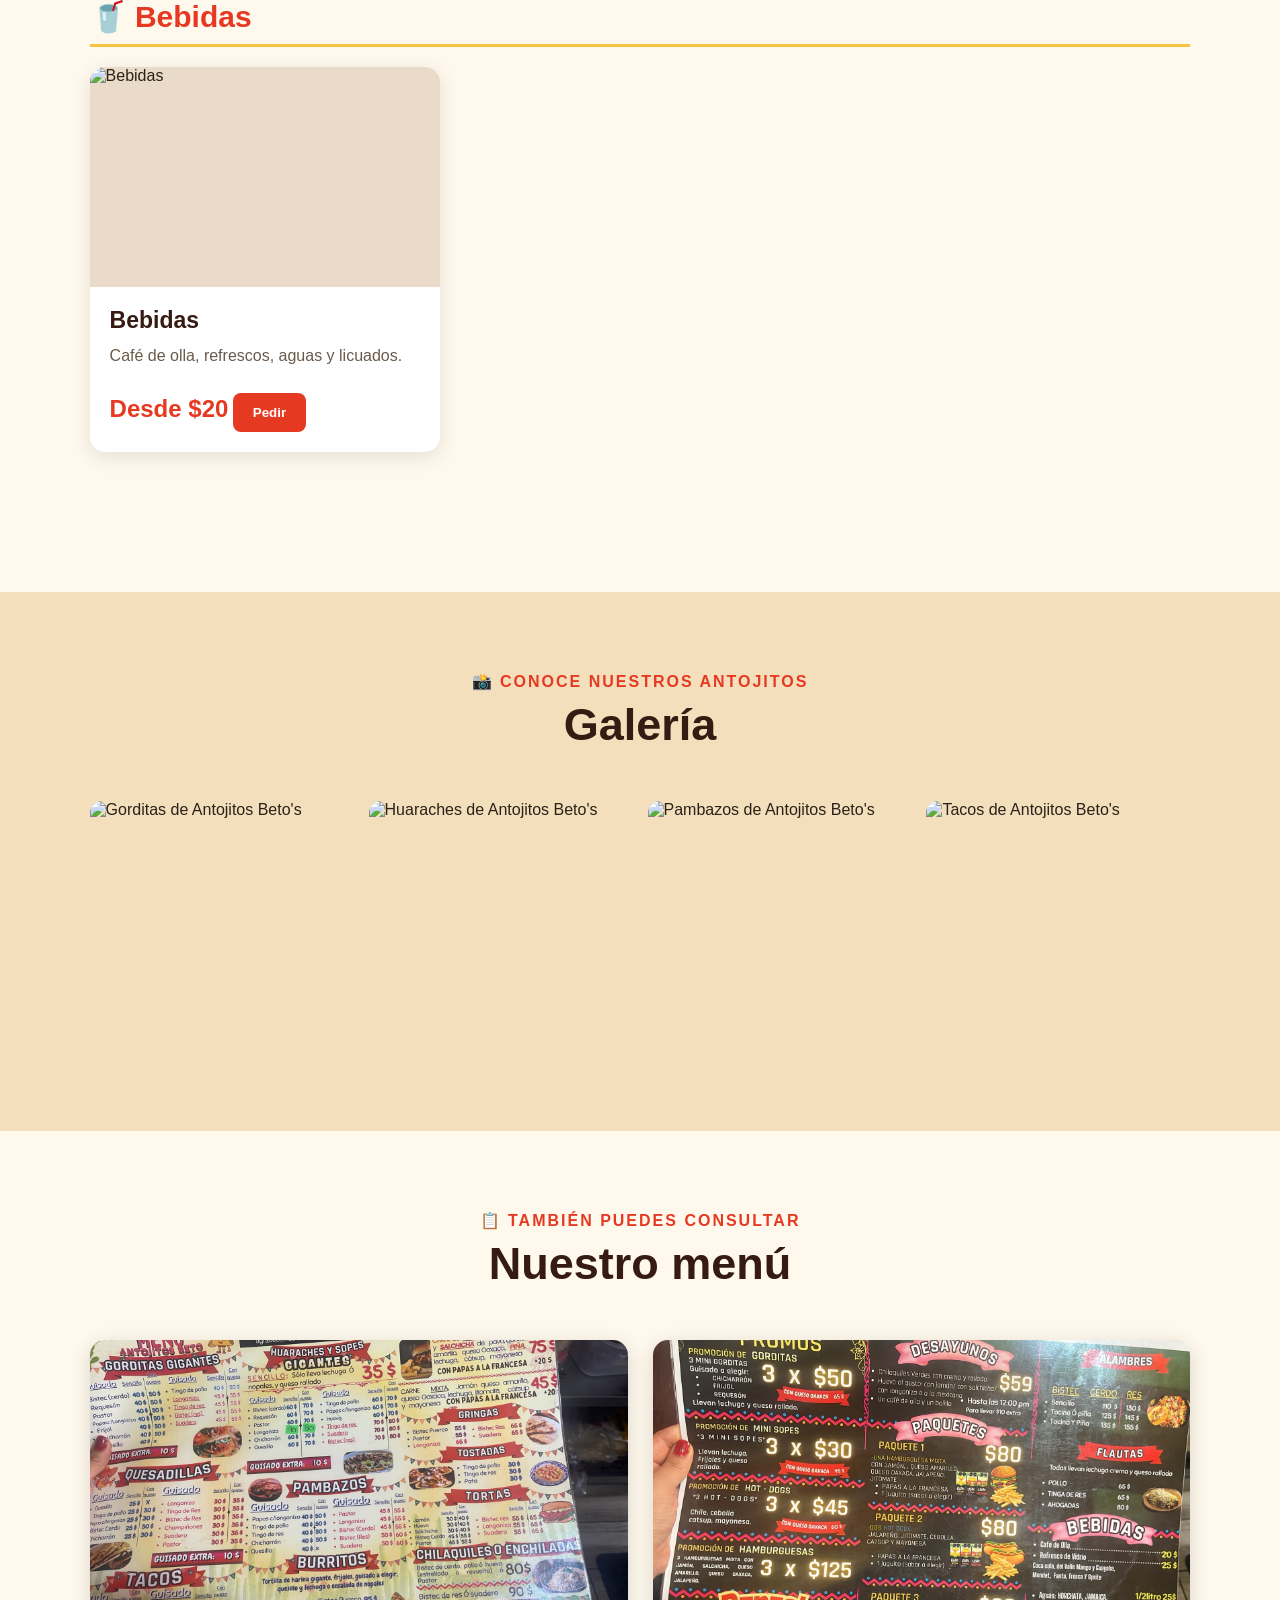
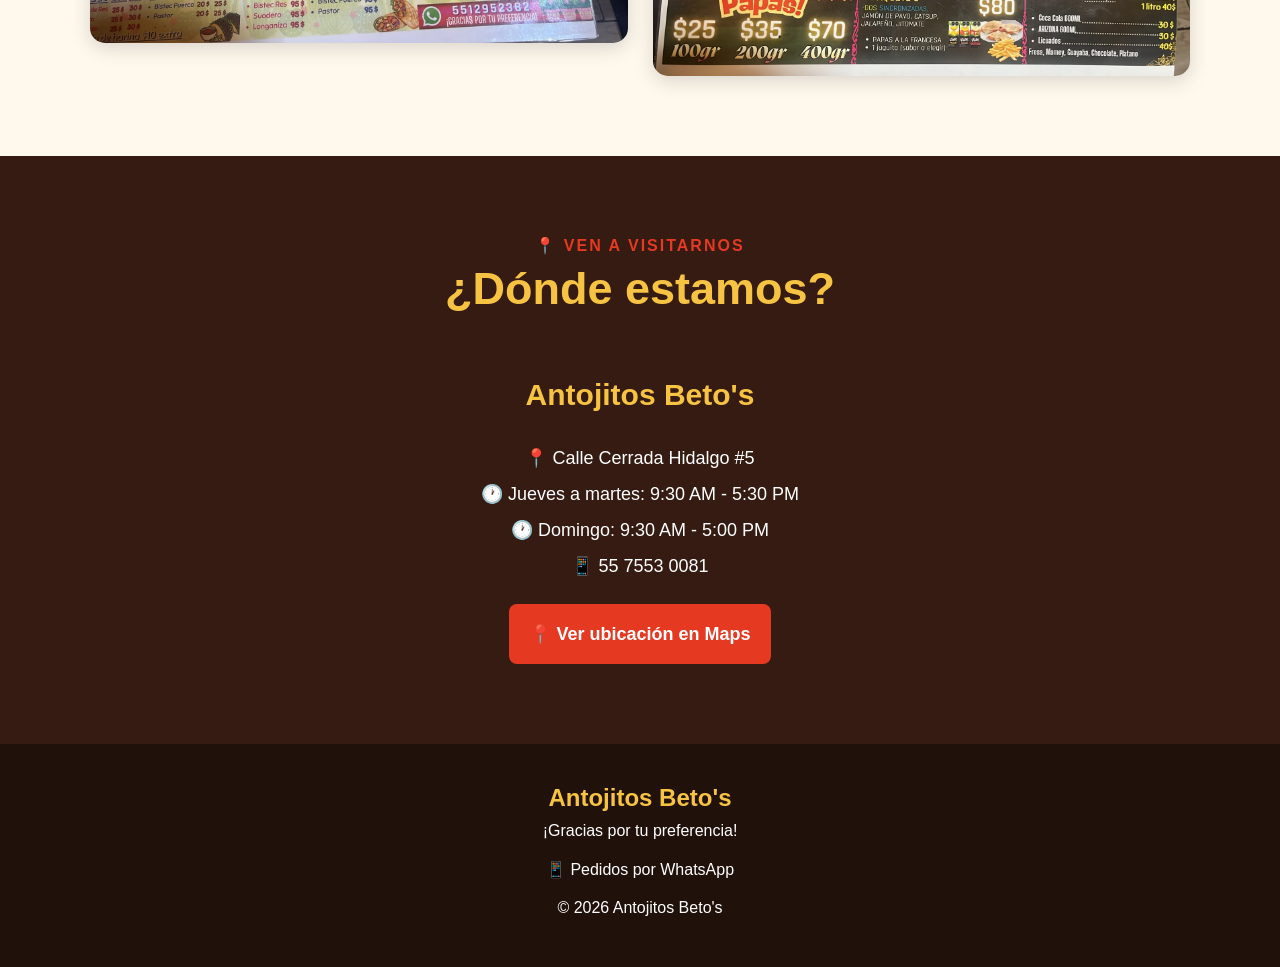
==== commit c498ee66: "Add files via upload" ====
--- a/BDD/index.html
+++ b/BDD/index.html
@@ -11,7 +11,7 @@
 
     <title>Antojitos Beto's | Comida mexicana</title>
 
-    <link rel="stylesheet" href="css/estilos.css">
+    <link rel="stylesheet" href="css/styles.css">
 </head>
 
 <body>
@@ -874,4 +874,4 @@
 
 </body>
 
-</html>
+</html>
--- a/BDD/css/styles.css
+++ b/BDD/css/styles.css
@@ -0,0 +1,617 @@
+/* ==========================================
+   CONFIGURACIÓN GENERAL
+========================================== */
+
+* {
+    margin: 0;
+    padding: 0;
+    box-sizing: border-box;
+}
+
+html {
+    scroll-behavior: smooth;
+}
+
+body {
+    font-family: Arial, Helvetica, sans-serif;
+    background: #fff8ed;
+    color: #2b2118;
+}
+
+img {
+    max-width: 100%;
+    display: block;
+}
+
+a {
+    text-decoration: none;
+    color: inherit;
+}
+
+
+/* ==========================================
+   ENCABEZADO
+========================================== */
+
+.header {
+    position: sticky;
+    top: 0;
+    z-index: 1000;
+
+    display: flex;
+    align-items: center;
+    justify-content: space-between;
+
+    padding: 15px 6%;
+
+    background: #351b12;
+    color: white;
+
+    box-shadow: 0 3px 10px rgba(0, 0, 0, 0.2);
+}
+
+.logo {
+    line-height: 1;
+}
+
+.logo span {
+    font-size: 12px;
+    color: #f6c343;
+    letter-spacing: 3px;
+}
+
+.logo h1 {
+    color: #f6c343;
+    font-size: 28px;
+}
+
+.nav {
+    display: flex;
+    gap: 25px;
+}
+
+.nav a {
+    font-weight: bold;
+    transition: 0.3s;
+}
+
+.nav a:hover {
+    color: #f6c343;
+}
+
+
+/* ==========================================
+   BOTONES
+========================================== */
+
+.btn-principal,
+.btn-whatsapp,
+.btn-pedido {
+    display: inline-block;
+
+    border: none;
+    cursor: pointer;
+
+    padding: 12px 20px;
+
+    border-radius: 8px;
+
+    font-weight: bold;
+
+    transition: 0.3s;
+}
+
+.btn-principal {
+    background: #e63922;
+    color: white;
+}
+
+.btn-principal:hover {
+    background: #b92716;
+    transform: translateY(-2px);
+}
+
+.btn-whatsapp {
+    background: #25d366;
+    color: white;
+}
+
+.btn-whatsapp:hover {
+    background: #1da851;
+    transform: translateY(-2px);
+}
+
+.btn-pedido {
+    margin-top: 15px;
+
+    background: #e63922;
+    color: white;
+}
+
+.btn-pedido:hover {
+    background: #bd2817;
+}
+
+
+/* ==========================================
+   HERO
+========================================== */
+
+.hero {
+    min-height: 80vh;
+
+    display: flex;
+    align-items: center;
+
+    padding: 80px 8%;
+
+    background:
+        linear-gradient(
+            rgba(45, 23, 13, 0.72),
+            rgba(45, 23, 13, 0.72)
+        ),
+        url("../img/gorditas.jpg");
+
+    background-size: cover;
+    background-position: center;
+}
+
+.hero-content {
+    max-width: 650px;
+    color: white;
+}
+
+.etiqueta {
+    color: #f6c343;
+    font-weight: bold;
+    letter-spacing: 2px;
+    margin-bottom: 15px;
+}
+
+.hero h2 {
+    font-size: clamp(50px, 8vw, 90px);
+    line-height: 0.9;
+}
+
+.hero h2 span {
+    color: #f6c343;
+}
+
+.hero-text {
+    margin: 30px 0;
+    font-size: 20px;
+    line-height: 1.5;
+}
+
+.hero-buttons {
+    display: flex;
+    gap: 15px;
+    flex-wrap: wrap;
+}
+
+
+/* ==========================================
+   INFORMACIÓN
+========================================== */
+
+.info {
+    display: grid;
+    grid-template-columns: repeat(3, 1fr);
+
+    gap: 20px;
+
+    padding: 50px 7%;
+
+    background: #f6c343;
+}
+
+.info-card {
+    text-align: center;
+}
+
+.info-card span {
+    font-size: 35px;
+}
+
+.info-card h3 {
+    margin: 10px 0;
+}
+
+
+/* ==========================================
+   SECCIONES
+========================================== */
+
+.section {
+    padding: 80px 7%;
+}
+
+.section-title {
+    text-align: center;
+    margin-bottom: 50px;
+}
+
+.section-title p {
+    color: #e63922;
+    font-weight: bold;
+    letter-spacing: 2px;
+}
+
+.section-title h2 {
+    margin-top: 8px;
+    font-size: 45px;
+    color: #351b12;
+}
+
+
+/* ==========================================
+   PROMOCIONES
+========================================== */
+
+.promociones {
+    background: #351b12;
+    color: white;
+}
+
+.promociones .section-title h2 {
+    color: #f6c343;
+}
+
+.promo-grid {
+    display: grid;
+    grid-template-columns: repeat(4, 1fr);
+    gap: 20px;
+}
+
+.promo-card {
+    padding: 25px;
+
+    background: #fff8ed;
+    color: #351b12;
+
+    border-radius: 15px;
+
+    text-align: center;
+
+    box-shadow: 0 8px 20px rgba(0, 0, 0, 0.2);
+}
+
+.promo-card h3 {
+    color: #e63922;
+    margin-bottom: 15px;
+}
+
+.promo-card p {
+    line-height: 1.5;
+    min-height: 70px;
+}
+
+.promo-card strong {
+    display: block;
+
+    margin-top: 15px;
+
+    font-size: 28px;
+    color: #351b12;
+}
+
+
+/* ==========================================
+   CATEGORÍAS
+========================================== */
+
+.categoria {
+    margin-bottom: 60px;
+}
+
+.categoria > h3 {
+    margin-bottom: 20px;
+
+    padding-bottom: 10px;
+
+    border-bottom: 3px solid #f6c343;
+
+    font-size: 30px;
+
+    color: #e63922;
+}
+
+.productos {
+    display: grid;
+    grid-template-columns: repeat(3, 1fr);
+    gap: 25px;
+}
+
+.producto {
+    overflow: hidden;
+
+    background: white;
+
+    border-radius: 15px;
+
+    box-shadow: 0 5px 20px rgba(0, 0, 0, 0.1);
+}
+
+.producto-imagen {
+    height: 220px;
+    background: #eadbc8;
+    overflow: hidden;
+}
+
+.producto-imagen img {
+    width: 100%;
+    height: 100%;
+
+    object-fit: cover;
+
+    transition: 0.4s;
+}
+
+.producto:hover img {
+    transform: scale(1.05);
+}
+
+.producto-info {
+    padding: 20px;
+}
+
+.producto-info h4 {
+    font-size: 23px;
+    color: #351b12;
+}
+
+.producto-info p {
+    margin: 10px 0;
+
+    line-height: 1.5;
+
+    color: #6b5a4b;
+}
+
+.producto-info span {
+    font-size: 24px;
+    font-weight: bold;
+
+    color: #e63922;
+}
+
+
+/* ==========================================
+   GALERÍA
+========================================== */
+
+.galeria {
+    background: #f3dfbc;
+}
+
+.galeria-grid {
+    display: grid;
+
+    grid-template-columns: repeat(4, 1fr);
+
+    gap: 15px;
+}
+
+.galeria-grid img {
+    width: 100%;
+    height: 250px;
+
+    object-fit: cover;
+
+    border-radius: 12px;
+}
+
+
+/* ==========================================
+   FOTOS DEL MENÚ
+========================================== */
+
+.menu-imagenes {
+    display: grid;
+
+    grid-template-columns: repeat(2, 1fr);
+
+    gap: 25px;
+}
+
+.menu-imagenes img {
+    width: 100%;
+
+    border-radius: 15px;
+
+    box-shadow: 0 5px 20px rgba(0, 0, 0, 0.15);
+}
+
+
+/* ==========================================
+   UBICACIÓN
+========================================== */
+
+.ubicacion {
+    background: #351b12;
+    color: white;
+    text-align: center;
+}
+
+.ubicacion .section-title h2 {
+    color: #f6c343;
+}
+
+.ubicacion-contenido {
+    max-width: 650px;
+    margin: auto;
+
+    font-size: 18px;
+    line-height: 2;
+}
+
+.ubicacion-contenido h3 {
+    color: #f6c343;
+    font-size: 30px;
+    margin-bottom: 15px;
+}
+
+.ubicacion-contenido .btn-principal {
+    margin-top: 20px;
+}
+
+
+/* ==========================================
+   FOOTER
+========================================== */
+
+.footer {
+    padding: 40px 20px;
+
+    text-align: center;
+
+    background: #21110b;
+    color: white;
+}
+
+.footer h2 {
+    color: #f6c343;
+}
+
+.footer p {
+    margin: 10px 0;
+}
+
+.footer .whatsapp-link {
+    display: inline-block;
+    margin: 10px 0;
+}
+
+
+/* ==========================================
+   WHATSAPP FLOTANTE
+========================================== */
+
+.whatsapp-flotante {
+    position: fixed;
+
+    right: 20px;
+    bottom: 20px;
+
+    width: 60px;
+    height: 60px;
+
+    display: flex;
+    align-items: center;
+    justify-content: center;
+
+    border-radius: 50%;
+
+    background: #25d366;
+
+    color: white;
+
+    font-size: 28px;
+
+    box-shadow: 0 5px 20px rgba(0, 0, 0, 0.3);
+
+    z-index: 2000;
+}
+
+
+/* ==========================================
+   CELULARES
+========================================== */
+
+@media (max-width: 900px) {
+
+    .header {
+        flex-wrap: wrap;
+        gap: 15px;
+    }
+
+    .nav {
+        order: 3;
+        width: 100%;
+
+        justify-content: center;
+
+        gap: 15px;
+    }
+
+    .promo-grid {
+        grid-template-columns: repeat(2, 1fr);
+    }
+
+    .productos {
+        grid-template-columns: repeat(2, 1fr);
+    }
+
+    .galeria-grid {
+        grid-template-columns: repeat(2, 1fr);
+    }
+
+}
+
+
+@media (max-width: 600px) {
+
+    .header {
+        padding: 12px 5%;
+    }
+
+    .logo h1 {
+        font-size: 23px;
+    }
+
+    .nav {
+        font-size: 14px;
+        gap: 10px;
+    }
+
+    .header .btn-whatsapp {
+        padding: 9px 12px;
+        font-size: 13px;
+    }
+
+    .hero {
+        min-height: 70vh;
+        padding: 60px 7%;
+    }
+
+    .hero h2 {
+        font-size: 55px;
+    }
+
+    .hero-text {
+        font-size: 17px;
+    }
+
+    .info {
+        grid-template-columns: 1fr;
+    }
+
+    .section {
+        padding: 60px 5%;
+    }
+
+    .section-title h2 {
+        font-size: 35px;
+    }
+
+    .promo-grid {
+        grid-template-columns: 1fr;
+    }
+
+    .productos {
+        grid-template-columns: 1fr;
+    }
+
+    .galeria-grid {
+        grid-template-columns: 1fr 1fr;
+    }
+
+    .menu-imagenes {
+        grid-template-columns: 1fr;
+    }
+
+    .galeria-grid img {
+        height: 180px;
+    }
+
+}
